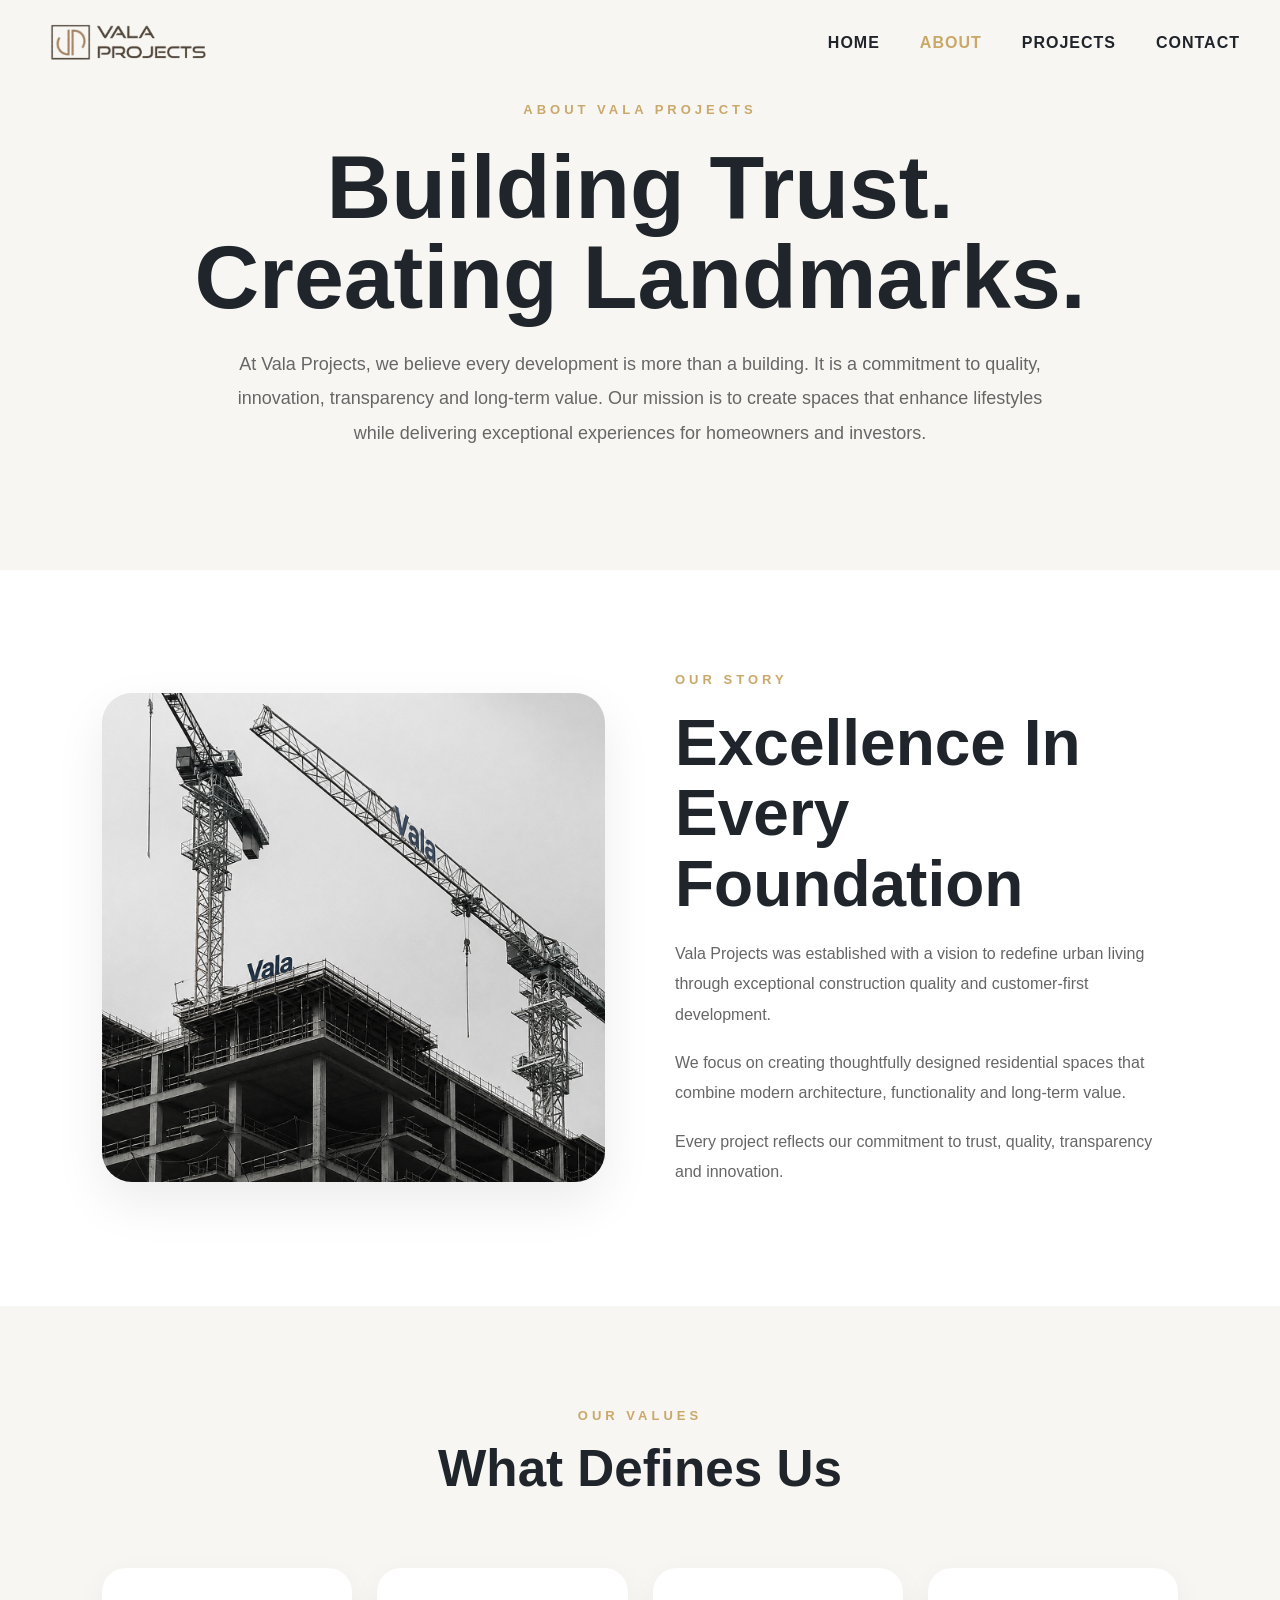
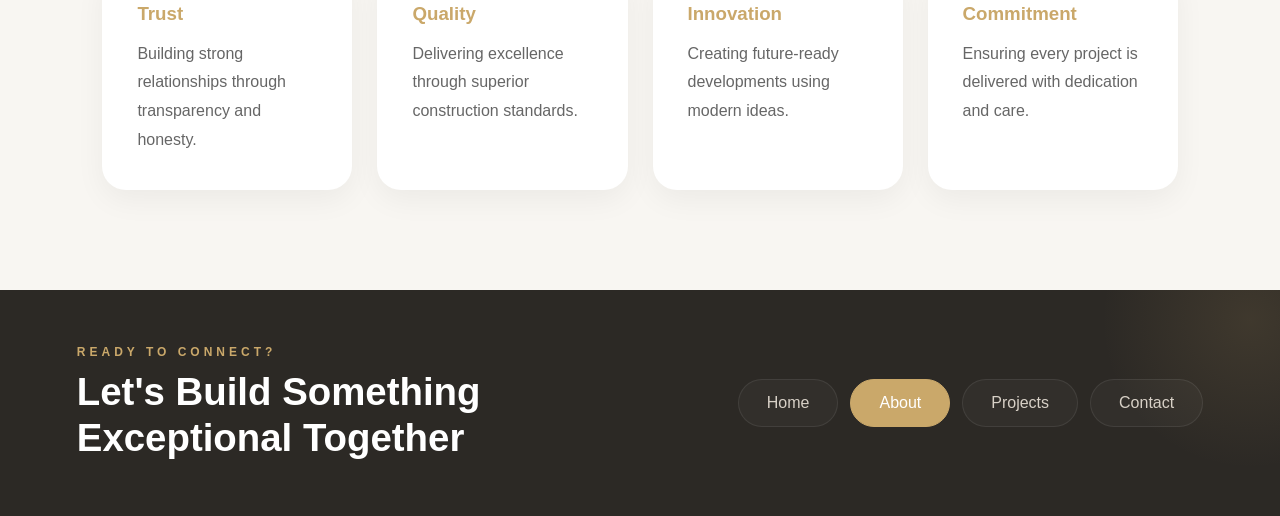
==== about.html @ 54e49d67 "Updated about page" ====
<!DOCTYPE html>
<html lang="en">
<head>
<meta charset="UTF-8">
<meta name="viewport" content="width=device-width, initial-scale=1.0">

<title>About</title>
<style>

/* =========================
   RESET
========================= */
*{
    margin:0;
    padding:0;
    box-sizing:border-box;
}

body{
    font-family:Arial, sans-serif;
    overflow-x:hidden;
}

/* =====================================
   NAVBAR
===================================== */
#navbar{
    position:fixed;
    top:15px;
    left:20px;
    right:20px;

    height:55px;

    display:flex;
    justify-content:space-between;
    align-items:center;

    padding:0 20px;

    z-index:9999;
}

/* =====================================
   GLASS BACKGROUND LAYER
   Hidden initially
===================================== */
#navbar::before{
    content:"";

    position:absolute;
    inset:0;

    border-radius:22px;

    background:rgba(255,255,255,0.15);

    backdrop-filter:blur(20px);
    -webkit-backdrop-filter:blur(20px);

    border:1px solid rgba(255,255,255,0.25);

    box-shadow:0 8px 32px rgba(0,0,0,0.12);

    opacity:0;

    transition:opacity 0.5s ease;

    z-index:-1;
}

/* Show glass effect on scroll */
#navbar.scrolled::before{
    opacity:1;
}

/* =====================================
   LOGO
===================================== */
.logo{
    text-decoration:none;
}

.logo img{
    width:180px;
    display:block;
    border:none;

    transition: transform 0.4s ease;
}

.logo:hover img{
    transform: scale(1.1);
}

/* =====================================
   MENU
===================================== */
nav ul{
    display:flex;
    list-style:none;
    gap:40px;
}

nav ul li a{
    text-decoration:none;
    color:#1f252b;
    font-size:16px;
    font-weight:700;
    letter-spacing:1px;
    transition:.3s;
}

nav ul li a:hover{
    color:#caa86a;
}

nav ul li a.active{

    color:#caa86a;

}

nav ul li a.active{

    color:#caa86a;

}
/* =====================================
   HERO SECTION
===================================== */
.hero{
    height:100vh;

    display:flex;
    justify-content:center;
    align-items:center;

    font-size:50px;
    font-weight:bold;

    background:linear-gradient(
        135deg,
        #dbeafe,
        #ffffff
    );
}

/* =====================================
   CONTENT
===================================== */
.content{
    min-height:150vh;
    padding:60px;
    background:#f5f5f5;
}

.content h2{
    margin-bottom:20px;
}

/* =====================================
   MOBILE
===================================== */
@media(max-width:768px){

    #navbar{
        left:10px;
        right:10px;
        height:60px;
        padding:0 15px;
    }

    .logo img{
        width:120px;
    }

    nav ul{
        gap:12px;
    }

    nav ul li a{
        font-size:12px;
    }
}

*{
    margin:0;
    padding:0;
    box-sizing:border-box;
}

html{
    scroll-behavior:smooth;
}

body{
    font-family:'Manrope',sans-serif;
    background:#f8f6f2;
    color:#1f252b;
    overflow-x:hidden;
}

/* =========================
   HERO
========================= */

.about-hero{
    padding:100px 8% 120px;
    text-align:center;
}

.about-tag{
    color:#caa86a;
    letter-spacing:4px;
    font-size:13px;
    font-weight:700;
}

.about-hero h1{
    font-size:clamp(3rem,7vw,6rem);
    line-height:1;
    margin:25px 0;
}

.about-hero p{
    max-width:850px;
    margin:auto;
    color:#666;
    line-height:1.9;
    font-size:18px;
}

/* =========================
   STORY SECTION
========================= */

.story{
    padding:100px 8%;
    background:#fff;
}

.story-grid{
    max-width:1300px;
    margin:auto;

    display:grid;
    grid-template-columns:1fr 1fr;
    gap:70px;
    align-items:center;
}

.story-image{
    overflow:hidden;
    border-radius:30px;
    box-shadow:0 20px 50px rgba(0,0,0,.08);
}

.story-image img{
    width:100%;
    height:100%;
    object-fit:cover;
    object-position:center center;
    display:block;
    transition:.8s;
}

.story-image:hover img{
    transform:scale(1.05);
}

.story-content span{
    color:#caa86a;
    letter-spacing:4px;
    font-size:13px;
    font-weight:700;
}

.story-content h2{
    font-size:clamp(2rem,5vw,4rem);
    margin:20px 0;
    line-height:1.1;
}

.story-content p{
    color:#666;
    line-height:1.9;
    margin-bottom:18px;
}

/* =========================
   VALUES
========================= */

.values{
    padding:100px 8%;
}

.section-title{
    text-align:center;
    margin-bottom:70px;
}

.section-title span{
    color:#caa86a;
    letter-spacing:4px;
    font-size:13px;
    font-weight:700;
}

.section-title h2{
    font-size:clamp(2rem,4vw,4rem);
    margin-top:15px;
}

.values-grid{
    display:grid;
    grid-template-columns:repeat(4,1fr);
    gap:25px;
}

.value-card{
    background:#fff;
    padding:35px;
    border-radius:24px;

    box-shadow:0 10px 30px rgba(0,0,0,.05);

    transition:.4s;
}

.value-card:hover{
    transform:translateY(-8px);
}

.value-card h3{
    color:#caa86a;
    margin-bottom:15px;
}

.value-card p{
    color:#666;
    line-height:1.8;
}

/* =========================
   CTA FOOTER
========================= */

.footer-cta{
    background:#2c2925;
    padding:55px 6%;
    position:relative;
    overflow:hidden;
}

.footer-cta::before{
    content:'';
    position:absolute;

    width:300px;
    height:300px;

    border-radius:50%;

    background:
    radial-gradient(
        rgba(202,168,106,.12),
        transparent 70%
    );

    right:-120px;
    top:-120px;
}

.footer-cta-content{
    max-width:1400px;
    margin:auto;

    display:flex;
    justify-content:space-between;
    align-items:center;
    gap:40px;

    position:relative;
    z-index:2;
}

.footer-left span{
    display:block;
    color:#caa86a;
    letter-spacing:4px;
    font-size:12px;
    font-weight:700;
    margin-bottom:10px;
}

.footer-left h2{
    color:#fff;
    font-size:clamp(1.8rem,3vw,2.8rem);
    line-height:1.2;
}

.footer-right{
    display:flex;
    gap:12px;
    flex-wrap:wrap;
}

.nav-btn{
    padding:14px 28px;
    border-radius:50px;
    text-decoration:none;

    color:#d8d1c7;

    border:1px solid rgba(255,255,255,.08);

    background:rgba(255,255,255,.03);

    transition:.35s ease;
}

.nav-btn:hover{
    background:#caa86a;
    color:#fff;
    border-color:#caa86a;
}

.nav-btn.active{
    background:#caa86a;
    color:#fff;
    border-color:#caa86a;
}

/* =========================
   MOBILE
========================= */

@media(max-width:991px){

    .story-grid{
        grid-template-columns:1fr;
    }

    .values-grid{
        grid-template-columns:1fr;
    }

    .footer-cta-content{
        flex-direction:column;
        align-items:flex-start;
    }
}

</style>
</head>

<body>
<header id="navbar">

    <a href="#" class="logo">
        <img src="logo.png" alt="Logo">
    </a>

    <nav>
        <ul>
            <li><a href="index.html">HOME</a></li>
            <li><a href="about.html" class="active">ABOUT</a></li>
            <li><a href="project.html" >PROJECTS</a></li>
            <li><a href="contact.html">CONTACT</a></li>
        </ul>
    </nav>

</header>

<!-- HERO -->

<section class="about-hero">

    <span class="about-tag">
        ABOUT VALA PROJECTS
    </span>
    <h1>

        Building Trust.<br>
        Creating Landmarks.
    </h1>

    <p>
        At Vala Projects, we believe every development is more than a building.
        It is a commitment to quality, innovation, transparency and long-term
        value. Our mission is to create spaces that enhance lifestyles while
        delivering exceptional experiences for homeowners and investors.
    </p>

</section>

<!-- STORY -->

<section class="story">

    <div class="story-grid">

        <div class="story-image">
            <img src="build.png" alt="Project Image">
        </div>

        <div class="story-content">

            <span>OUR STORY</span>

            <h2>
                Excellence In Every Foundation
            </h2>

            <p>
                Vala Projects was established with a vision to redefine urban
                living through exceptional construction quality and customer-first
                development.
            </p>

            <p>
                We focus on creating thoughtfully designed residential spaces that
                combine modern architecture, functionality and long-term value.
            </p>

            <p>
                Every project reflects our commitment to trust, quality,
                transparency and innovation.
            </p>

        </div>

    </div>

</section>

<!-- VALUES -->

<section class="values">

    <div class="section-title">

        <span>OUR VALUES</span>

        <h2>What Defines Us</h2>

    </div>

    <div class="values-grid">

        <div class="value-card">
            <h3>Trust</h3>
            <p>
                Building strong relationships through transparency and honesty.
            </p>
        </div>

        <div class="value-card">
            <h3>Quality</h3>
            <p>
                Delivering excellence through superior construction standards.
            </p>
        </div>

        <div class="value-card">
            <h3>Innovation</h3>
            <p>
                Creating future-ready developments using modern ideas.
            </p>
        </div>

        <div class="value-card">
            <h3>Commitment</h3>
            <p>
                Ensuring every project is delivered with dedication and care.
            </p>
        </div>

    </div>

</section>

<!-- FOOTER CTA -->

<section class="footer-cta">

    <div class="footer-cta-content">

        <div class="footer-left">

            <span>READY TO CONNECT?</span>

            <h2>
                Let's Build Something<br>
                Exceptional Together
            </h2>

        </div>

        <div class="footer-right">

            <a href="index.html" class="nav-btn">
                Home
            </a>

            <a href="about.html" class="nav-btn active">
                About
            </a>

            <a href="project.html" class="nav-btn">
                Projects
            </a>

            <a href="contact.html" class="nav-btn">
                Contact
            </a>

        </div>

    </div>

</section>
</section>

<!-- ==========================
     JAVASCRIPT
========================== -->
<script>

const navbar = document.getElementById("navbar");

window.addEventListener("scroll", function(){

    if(window.scrollY > 0){
        navbar.classList.add("scrolled");
    }else{
        navbar.classList.remove("scrolled");
    }

});

</script>
</body>
</html>
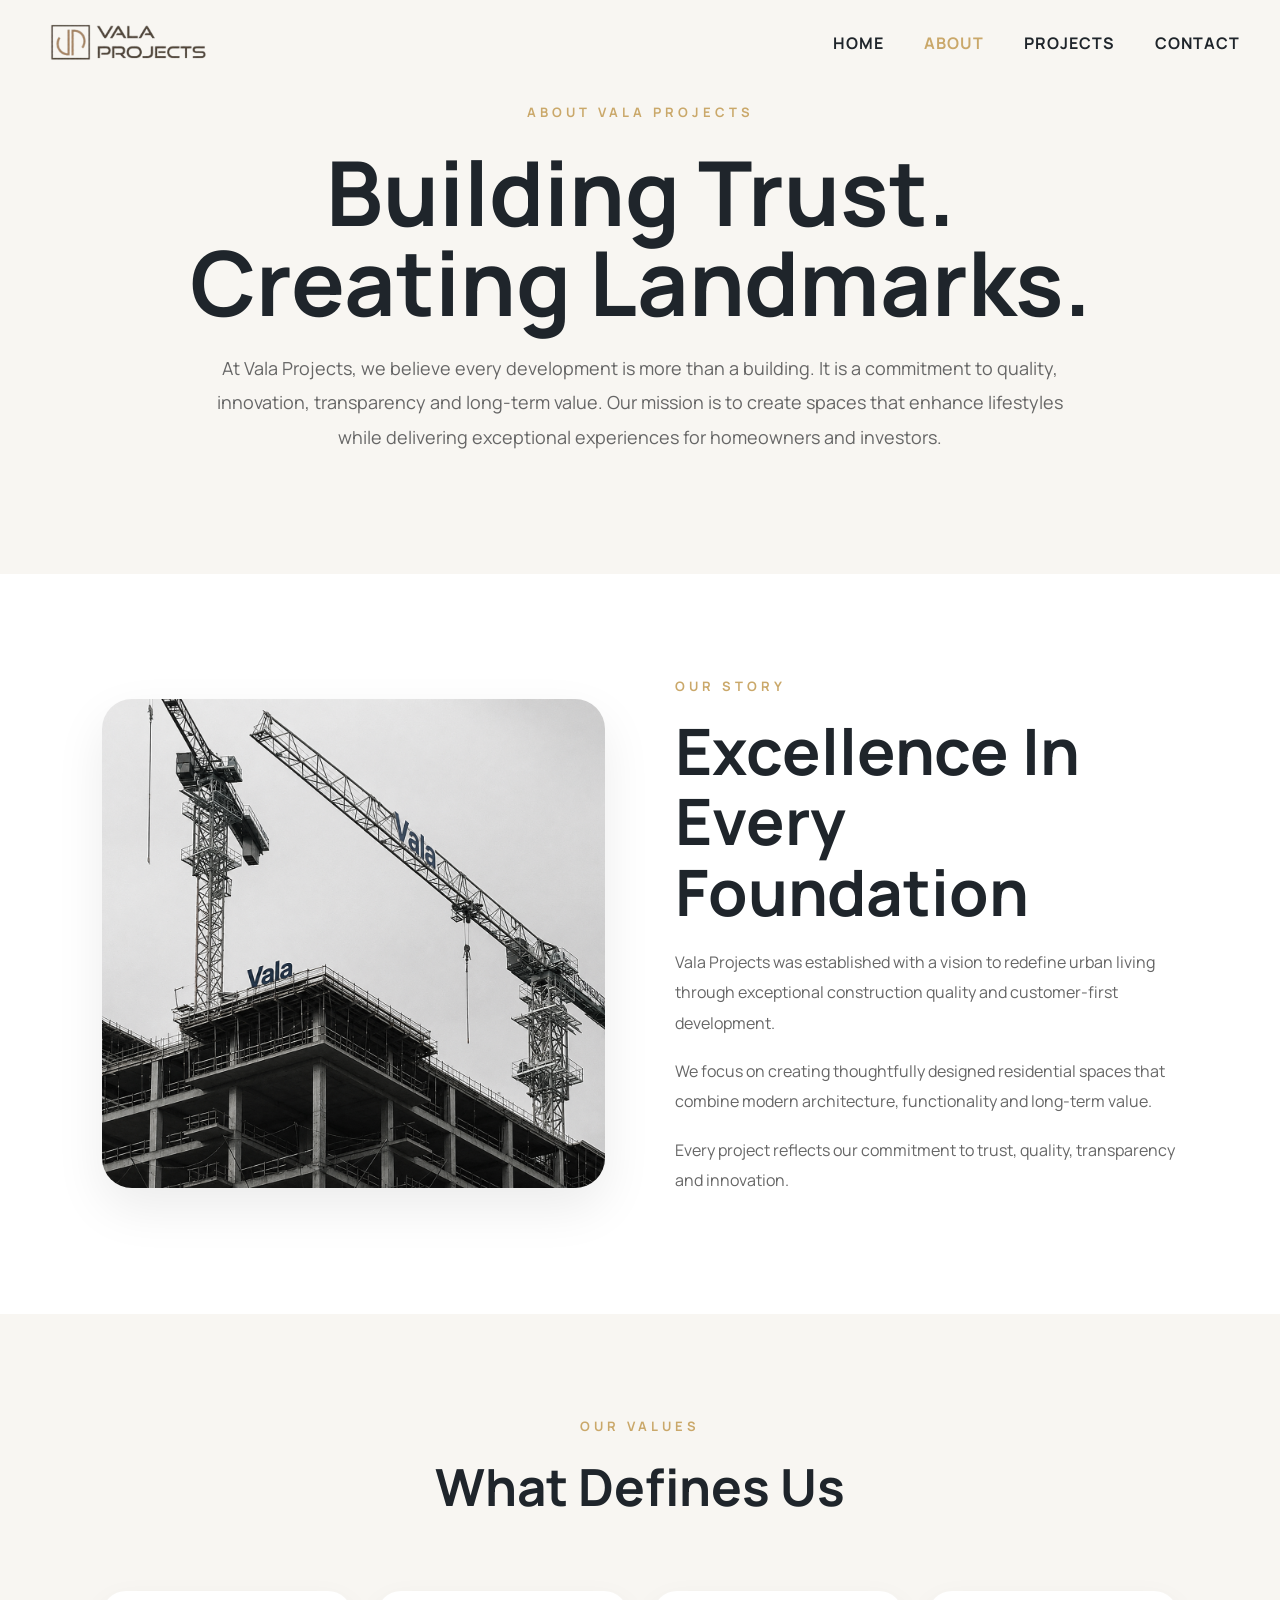
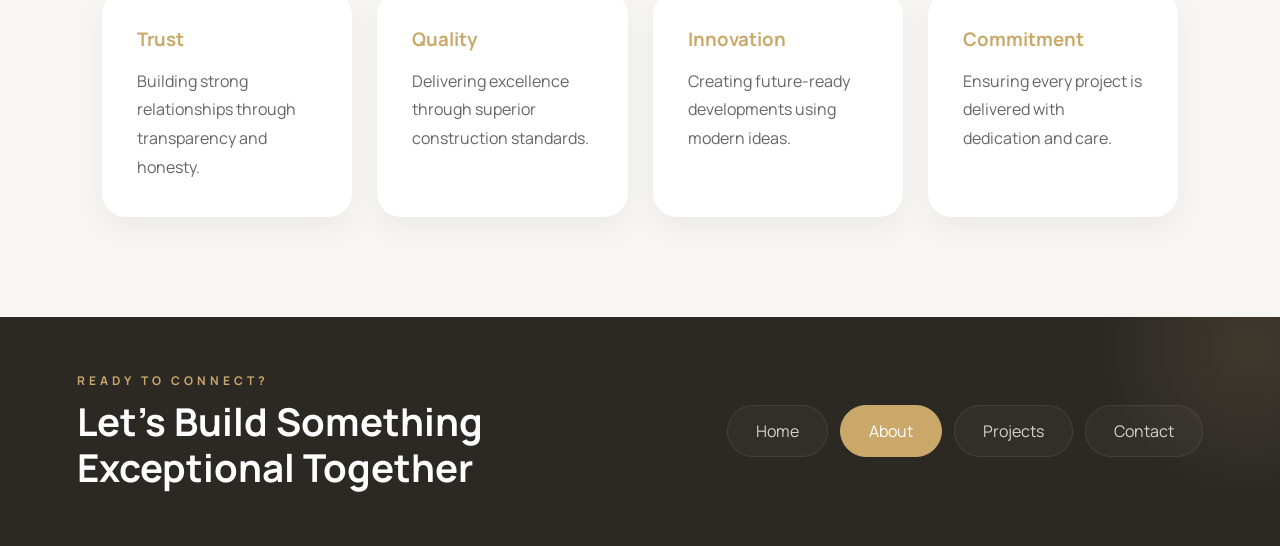
==== commit 9e3895ab: "Fix font issue" ====
--- a/about.html
+++ b/about.html
@@ -3,7 +3,7 @@
 <head>
 <meta charset="UTF-8">
 <meta name="viewport" content="width=device-width, initial-scale=1.0">
-
+<link href="https://fonts.googleapis.com/css2?family=Manrope:wght@300;400;500;600;700;800&display=swap" rel="stylesheet">
 <title>About</title>
 <style>
 
@@ -14,11 +14,6 @@
     margin:0;
     padding:0;
     box-sizing:border-box;
-}
-
-body{
-    font-family:Arial, sans-serif;
-    overflow-x:hidden;
 }
 
 /* =====================================
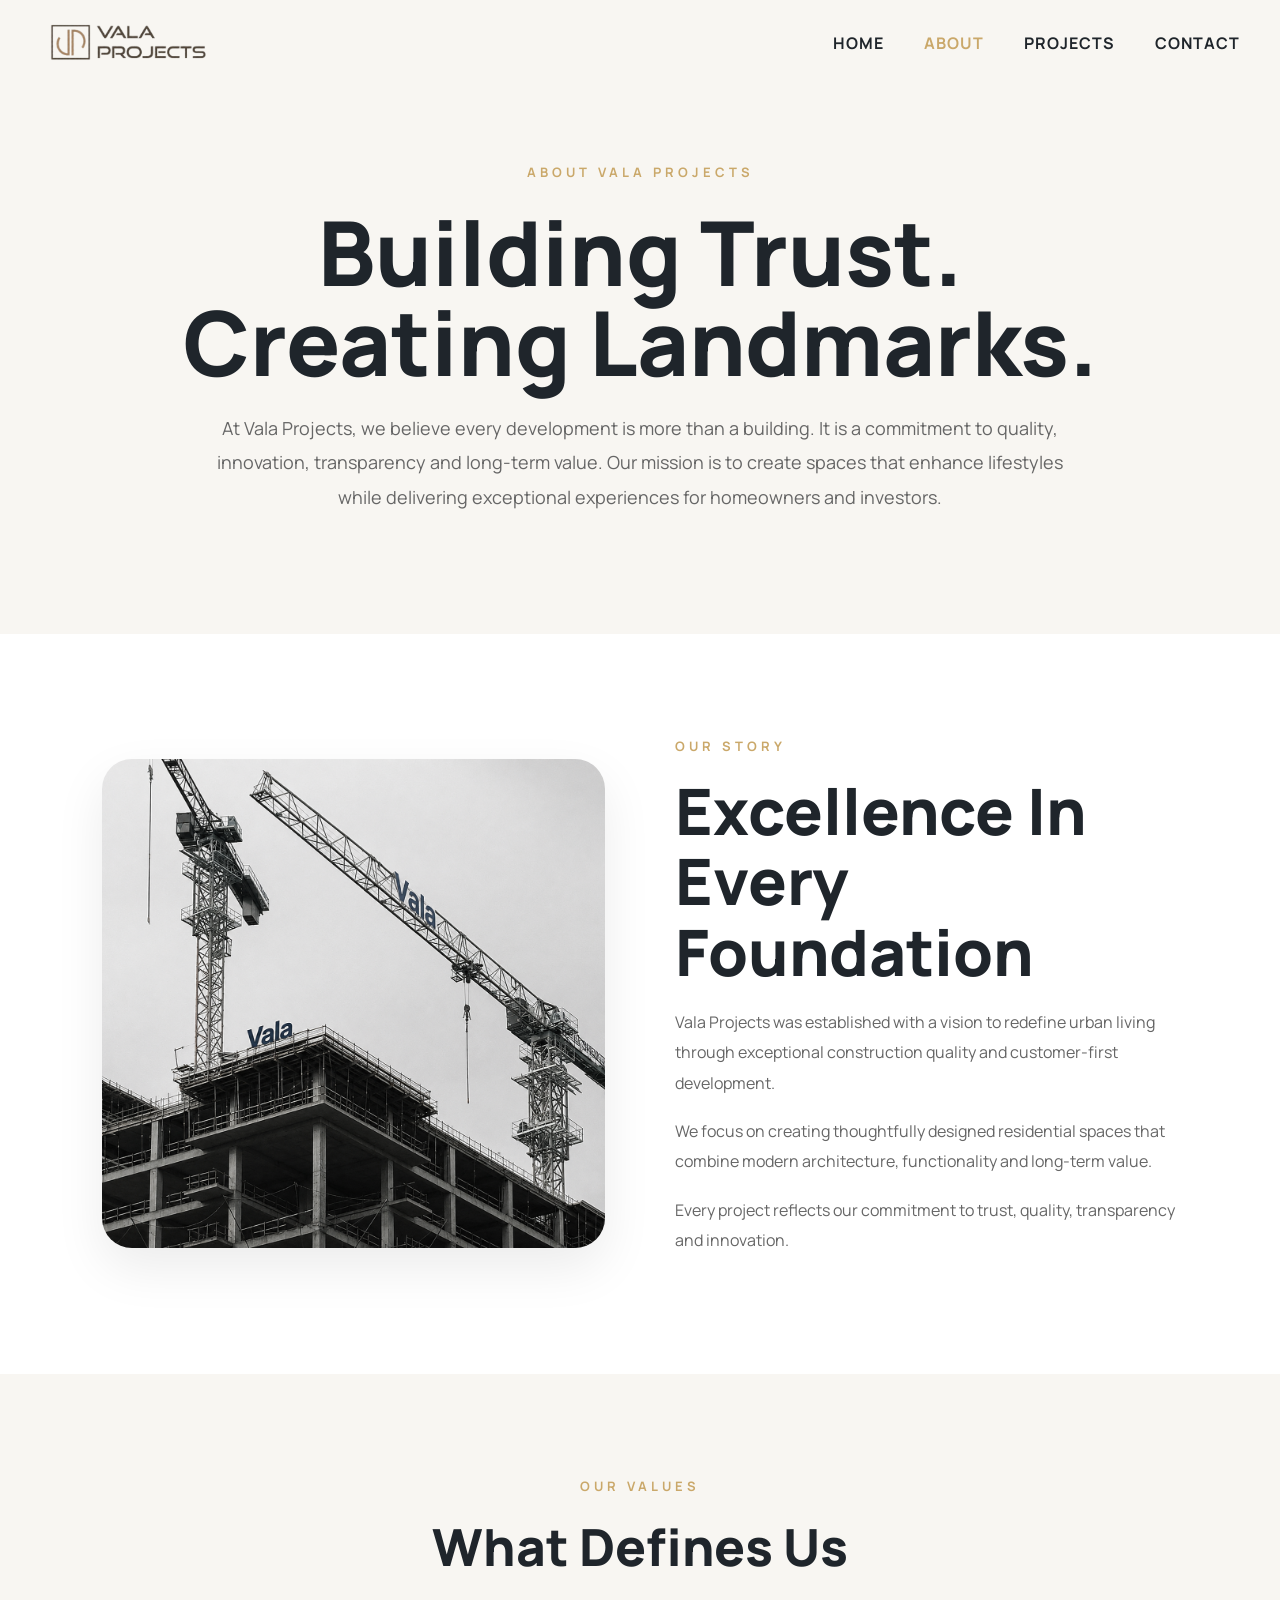
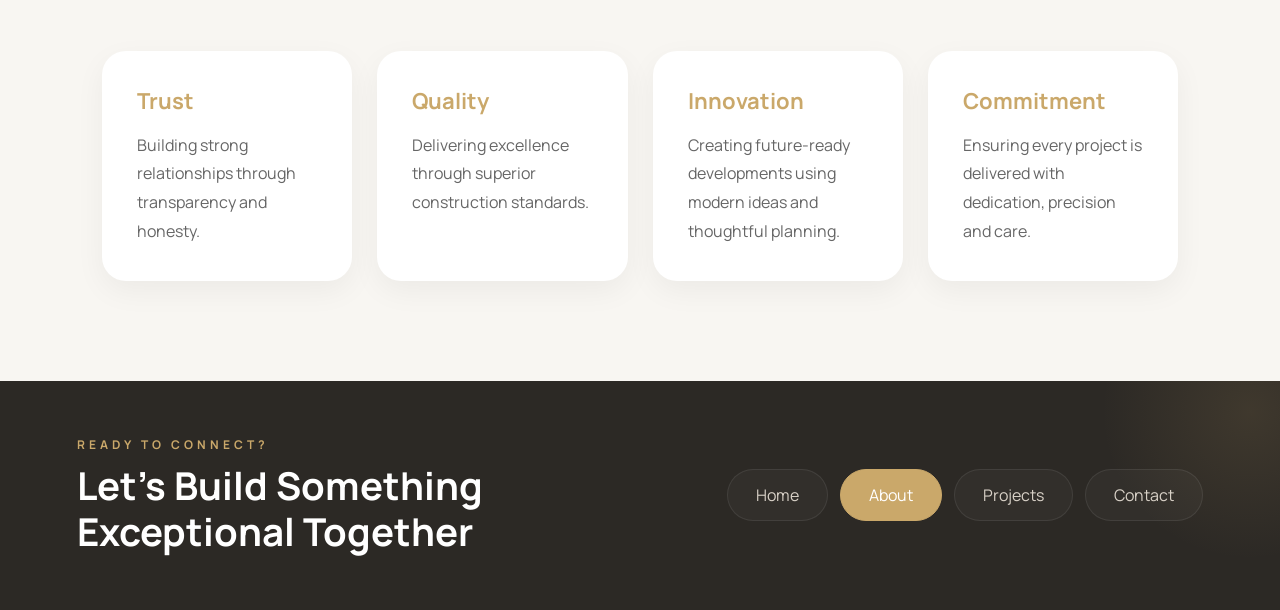
==== commit 6cf701c4: "3rd" ====
--- a/about.html
+++ b/about.html
@@ -3,75 +3,70 @@
 <head>
 <meta charset="UTF-8">
 <meta name="viewport" content="width=device-width, initial-scale=1.0">
+
+<title>About | Vala Projects</title>
+
 <link href="https://fonts.googleapis.com/css2?family=Manrope:wght@300;400;500;600;700;800&display=swap" rel="stylesheet">
-<title>About</title>
+
 <style>
 
 /* =========================
    RESET
 ========================= */
+
 *{
     margin:0;
     padding:0;
     box-sizing:border-box;
 }
 
-/* =====================================
+html{
+    scroll-behavior:smooth;
+}
+
+body{
+    font-family:'Manrope',sans-serif;
+    background:#f8f6f2;
+    color:#1f252b;
+    overflow-x:hidden;
+}
+
+/* =========================
    NAVBAR
-===================================== */
+========================= */
+
 #navbar{
     position:fixed;
     top:15px;
     left:20px;
     right:20px;
-
     height:55px;
-
     display:flex;
     justify-content:space-between;
     align-items:center;
-
     padding:0 20px;
-
     z-index:9999;
 }
 
-/* =====================================
-   GLASS BACKGROUND LAYER
-   Hidden initially
-===================================== */
 #navbar::before{
     content:"";
-
     position:absolute;
     inset:0;
-
     border-radius:22px;
-
     background:rgba(255,255,255,0.15);
-
     backdrop-filter:blur(20px);
     -webkit-backdrop-filter:blur(20px);
-
     border:1px solid rgba(255,255,255,0.25);
-
     box-shadow:0 8px 32px rgba(0,0,0,0.12);
-
     opacity:0;
-
-    transition:opacity 0.5s ease;
-
+    transition:opacity .5s ease;
     z-index:-1;
 }
 
-/* Show glass effect on scroll */
 #navbar.scrolled::before{
     opacity:1;
 }
 
-/* =====================================
-   LOGO
-===================================== */
 .logo{
     text-decoration:none;
 }
@@ -80,17 +75,13 @@
     width:180px;
     display:block;
     border:none;
-
-    transition: transform 0.4s ease;
+    transition:transform .4s ease;
 }
 
 .logo:hover img{
-    transform: scale(1.1);
-}
-
-/* =====================================
-   MENU
-===================================== */
+    transform:scale(1.08);
+}
+
 nav ul{
     display:flex;
     list-style:none;
@@ -111,97 +102,15 @@
 }
 
 nav ul li a.active{
-
-    color:#caa86a;
-
-}
-
-nav ul li a.active{
-
-    color:#caa86a;
-
-}
-/* =====================================
-   HERO SECTION
-===================================== */
-.hero{
-    height:100vh;
-
-    display:flex;
-    justify-content:center;
-    align-items:center;
-
-    font-size:50px;
-    font-weight:bold;
-
-    background:linear-gradient(
-        135deg,
-        #dbeafe,
-        #ffffff
-    );
-}
-
-/* =====================================
-   CONTENT
-===================================== */
-.content{
-    min-height:150vh;
-    padding:60px;
-    background:#f5f5f5;
-}
-
-.content h2{
-    margin-bottom:20px;
-}
-
-/* =====================================
-   MOBILE
-===================================== */
-@media(max-width:768px){
-
-    #navbar{
-        left:10px;
-        right:10px;
-        height:60px;
-        padding:0 15px;
-    }
-
-    .logo img{
-        width:120px;
-    }
-
-    nav ul{
-        gap:12px;
-    }
-
-    nav ul li a{
-        font-size:12px;
-    }
-}
-
-*{
-    margin:0;
-    padding:0;
-    box-sizing:border-box;
-}
-
-html{
-    scroll-behavior:smooth;
-}
-
-body{
-    font-family:'Manrope',sans-serif;
-    background:#f8f6f2;
-    color:#1f252b;
-    overflow-x:hidden;
-}
-
-/* =========================
-   HERO
+    color:#caa86a;
+}
+
+/* =========================
+   ABOUT HERO
 ========================= */
 
 .about-hero{
-    padding:100px 8% 120px;
+    padding:160px 8% 120px;
     text-align:center;
 }
 
@@ -216,6 +125,7 @@
     font-size:clamp(3rem,7vw,6rem);
     line-height:1;
     margin:25px 0;
+    font-weight:800;
 }
 
 .about-hero p{
@@ -238,7 +148,6 @@
 .story-grid{
     max-width:1300px;
     margin:auto;
-
     display:grid;
     grid-template-columns:1fr 1fr;
     gap:70px;
@@ -255,7 +164,6 @@
     width:100%;
     height:100%;
     object-fit:cover;
-    object-position:center center;
     display:block;
     transition:.8s;
 }
@@ -275,12 +183,14 @@
     font-size:clamp(2rem,5vw,4rem);
     margin:20px 0;
     line-height:1.1;
+    font-weight:800;
 }
 
 .story-content p{
     color:#666;
     line-height:1.9;
     margin-bottom:18px;
+    font-size:16px;
 }
 
 /* =========================
@@ -306,6 +216,7 @@
 .section-title h2{
     font-size:clamp(2rem,4vw,4rem);
     margin-top:15px;
+    font-weight:800;
 }
 
 .values-grid{
@@ -318,9 +229,7 @@
     background:#fff;
     padding:35px;
     border-radius:24px;
-
     box-shadow:0 10px 30px rgba(0,0,0,.05);
-
     transition:.4s;
 }
 
@@ -331,15 +240,15 @@
 .value-card h3{
     color:#caa86a;
     margin-bottom:15px;
+    font-size:22px;
 }
 
 .value-card p{
     color:#666;
     line-height:1.8;
 }
-
-/* =========================
-   CTA FOOTER
+/* =========================
+   FOOTER CTA
 ========================= */
 
 .footer-cta{
@@ -352,18 +261,14 @@
 .footer-cta::before{
     content:'';
     position:absolute;
-
     width:300px;
     height:300px;
-
     border-radius:50%;
-
     background:
     radial-gradient(
         rgba(202,168,106,.12),
         transparent 70%
     );
-
     right:-120px;
     top:-120px;
 }
@@ -371,12 +276,10 @@
 .footer-cta-content{
     max-width:1400px;
     margin:auto;
-
     display:flex;
     justify-content:space-between;
     align-items:center;
     gap:40px;
-
     position:relative;
     z-index:2;
 }
@@ -394,6 +297,7 @@
     color:#fff;
     font-size:clamp(1.8rem,3vw,2.8rem);
     line-height:1.2;
+    font-weight:700;
 }
 
 .footer-right{
@@ -406,13 +310,9 @@
     padding:14px 28px;
     border-radius:50px;
     text-decoration:none;
-
     color:#d8d1c7;
-
     border:1px solid rgba(255,255,255,.08);
-
     background:rgba(255,255,255,.03);
-
     transition:.35s ease;
 }
 
@@ -448,36 +348,59 @@
     }
 }
 
+@media(max-width:768px){
+
+    #navbar{
+        left:10px;
+        right:10px;
+        height:60px;
+        padding:0 15px;
+    }
+
+    .logo img{
+        width:120px;
+    }
+
+    nav ul{
+        gap:12px;
+    }
+
+    nav ul li a{
+        font-size:12px;
+    }
+}
+
 </style>
 </head>
 
 <body>
+
 <header id="navbar">
 
-    <a href="#" class="logo">
-        <img src="logo.png" alt="Logo">
+    <a href="index.html" class="logo">
+        <img src="logo.png" alt="Vala Projects Logo">
     </a>
 
     <nav>
         <ul>
             <li><a href="index.html">HOME</a></li>
             <li><a href="about.html" class="active">ABOUT</a></li>
-            <li><a href="project.html" >PROJECTS</a></li>
+            <li><a href="project.html">PROJECTS</a></li>
             <li><a href="contact.html">CONTACT</a></li>
         </ul>
     </nav>
 
 </header>
 
-<!-- HERO -->
+<!-- ABOUT HERO -->
 
 <section class="about-hero">
 
     <span class="about-tag">
         ABOUT VALA PROJECTS
     </span>
+
     <h1>
-
         Building Trust.<br>
         Creating Landmarks.
     </h1>
@@ -498,7 +421,7 @@
     <div class="story-grid">
 
         <div class="story-image">
-            <img src="build.png" alt="Project Image">
+            <img src="build.png" alt="Construction Site">
         </div>
 
         <div class="story-content">
@@ -511,13 +434,14 @@
 
             <p>
                 Vala Projects was established with a vision to redefine urban
-                living through exceptional construction quality and customer-first
-                development.
-            </p>
-
-            <p>
-                We focus on creating thoughtfully designed residential spaces that
-                combine modern architecture, functionality and long-term value.
+                living through exceptional construction quality and
+                customer-first development.
+            </p>
+
+            <p>
+                We focus on creating thoughtfully designed residential spaces
+                that combine modern architecture, functionality and long-term
+                value.
             </p>
 
             <p>
@@ -558,18 +482,19 @@
                 Delivering excellence through superior construction standards.
             </p>
         </div>
-
-        <div class="value-card">
+                <div class="value-card">
             <h3>Innovation</h3>
             <p>
-                Creating future-ready developments using modern ideas.
+                Creating future-ready developments using modern ideas and
+                thoughtful planning.
             </p>
         </div>
 
         <div class="value-card">
             <h3>Commitment</h3>
             <p>
-                Ensuring every project is delivered with dedication and care.
+                Ensuring every project is delivered with dedication, precision
+                and care.
             </p>
         </div>
 
@@ -617,11 +542,9 @@
     </div>
 
 </section>
-</section>
-
-<!-- ==========================
-     JAVASCRIPT
-========================== -->
+
+<!-- JAVASCRIPT -->
+
 <script>
 
 const navbar = document.getElementById("navbar");
@@ -637,5 +560,6 @@
 });
 
 </script>
+
 </body>
 </html>
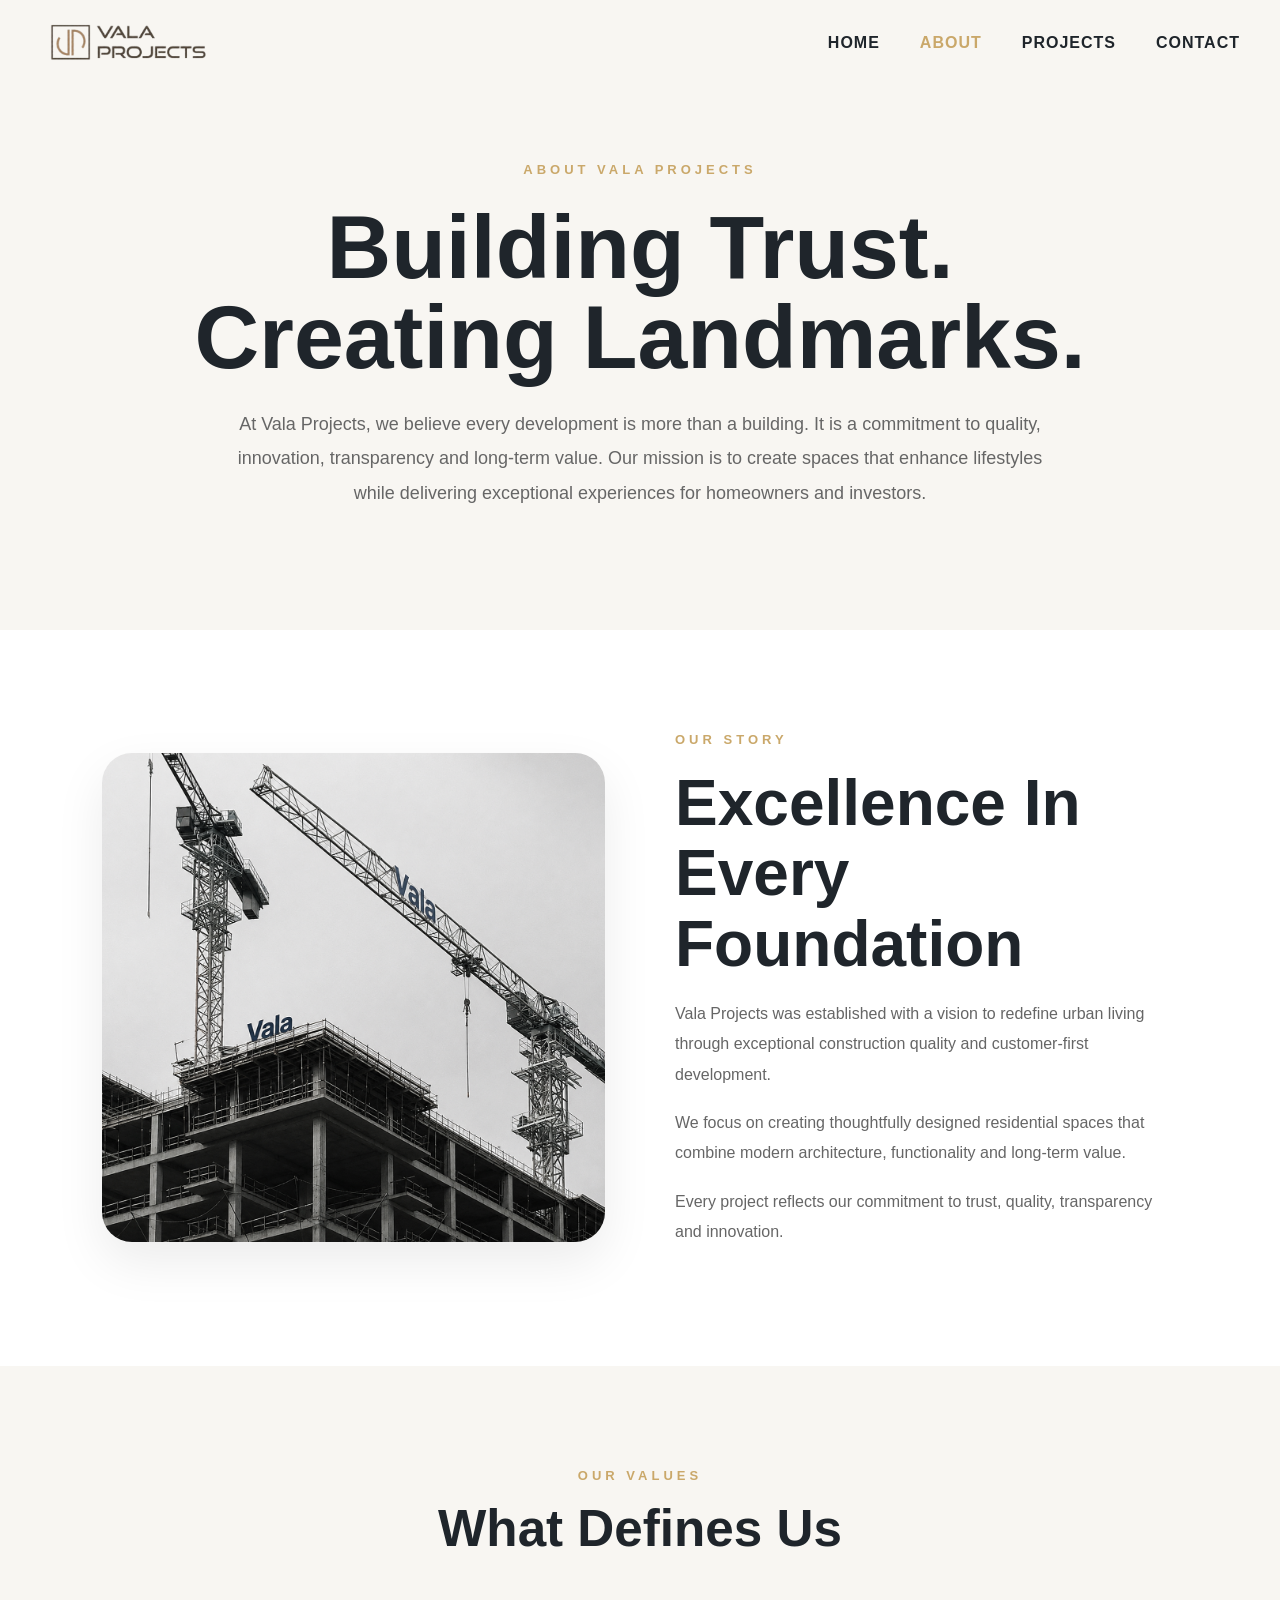
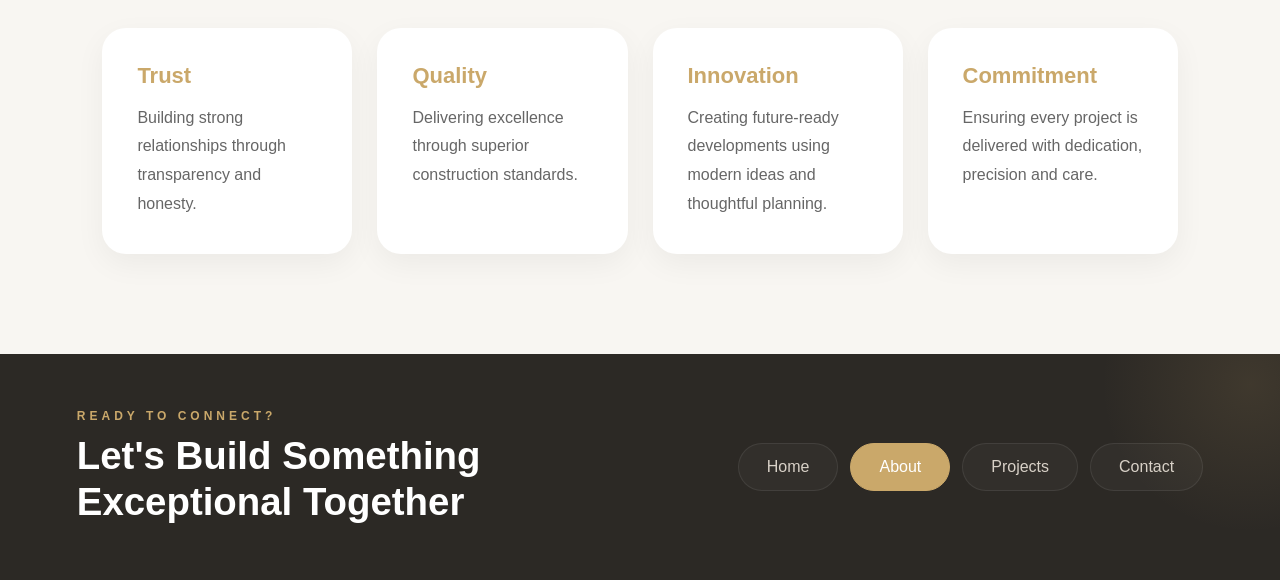
==== commit 15769ab6: "3rd" ====
--- a/about.html
+++ b/about.html
@@ -6,8 +6,6 @@
 
 <title>About | Vala Projects</title>
 
-<link href="https://fonts.googleapis.com/css2?family=Manrope:wght@300;400;500;600;700;800&display=swap" rel="stylesheet">
-
 <style>
 
 /* =========================
@@ -25,7 +23,7 @@
 }
 
 body{
-    font-family:'Manrope',sans-serif;
+    font-family:-apple-system,BlinkMacSystemFont,"Segoe UI",Roboto,Arial,sans-serif;
     background:#f8f6f2;
     color:#1f252b;
     overflow-x:hidden;
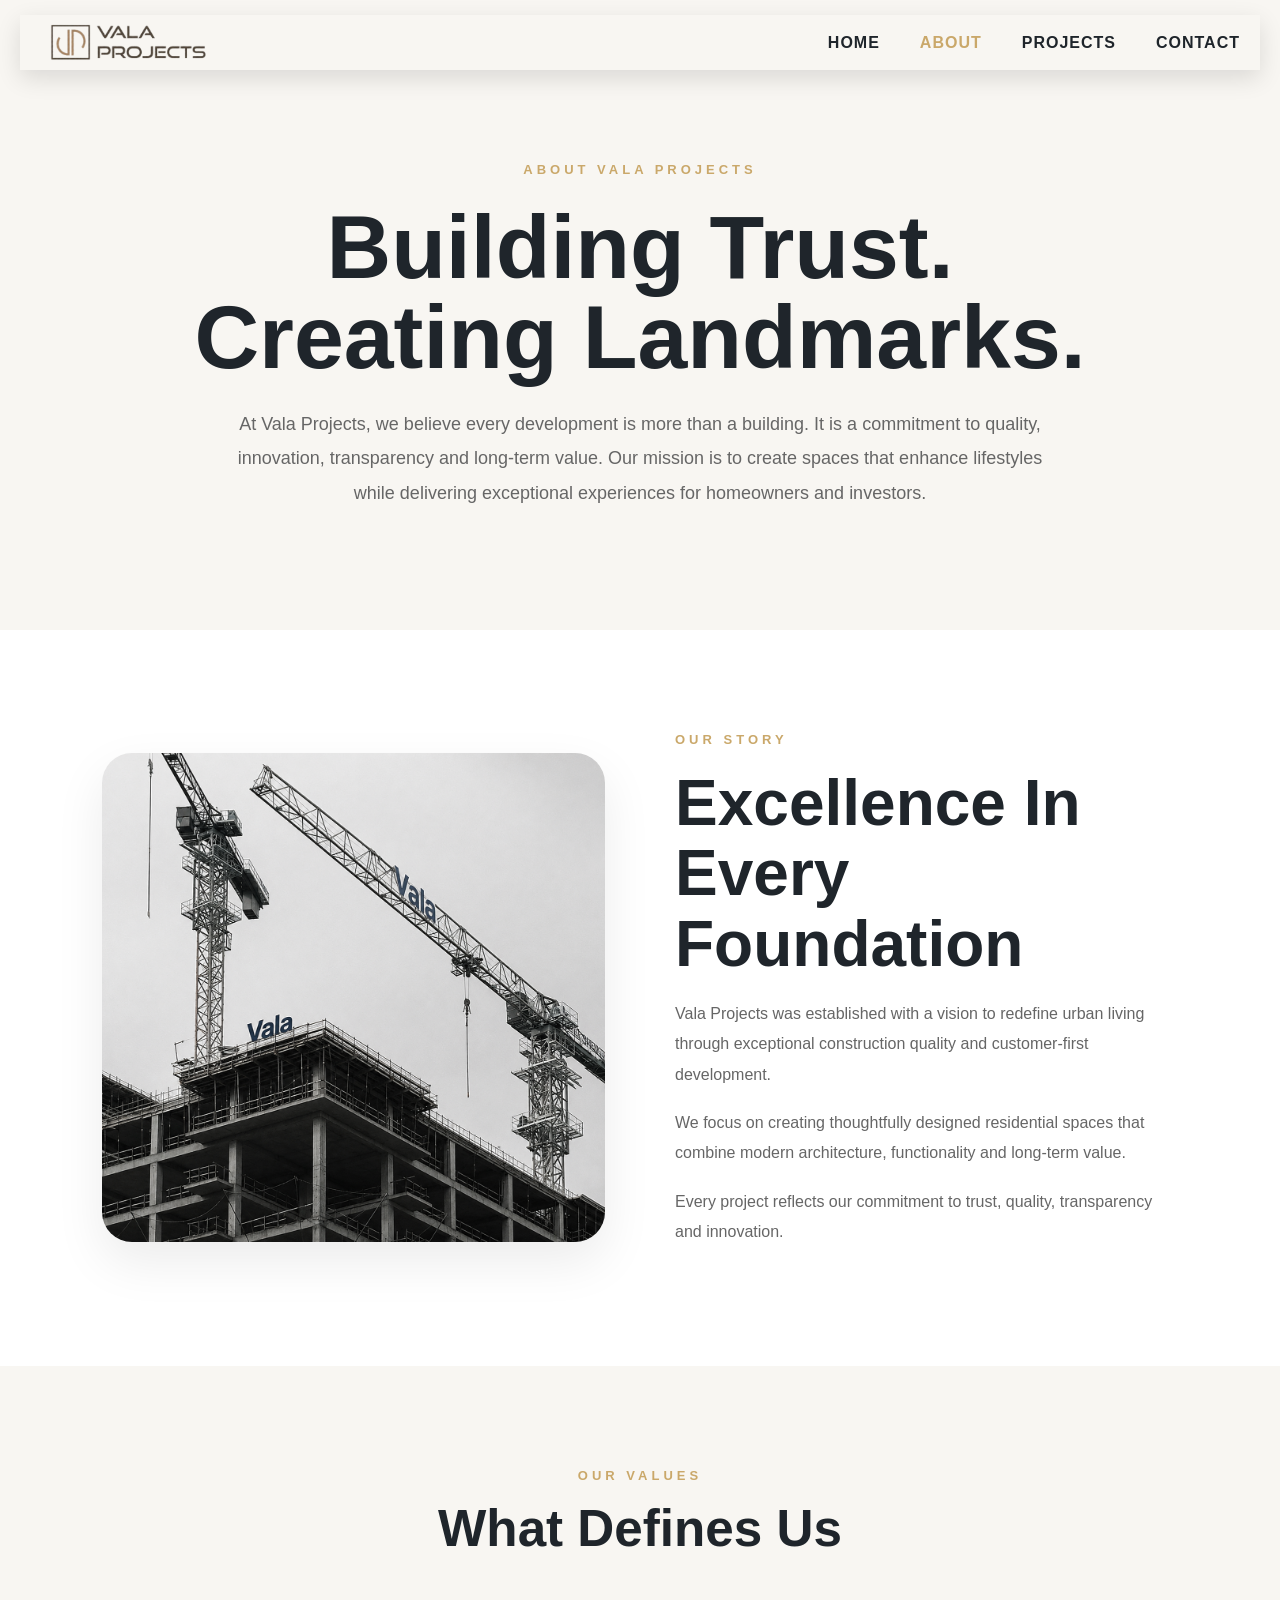
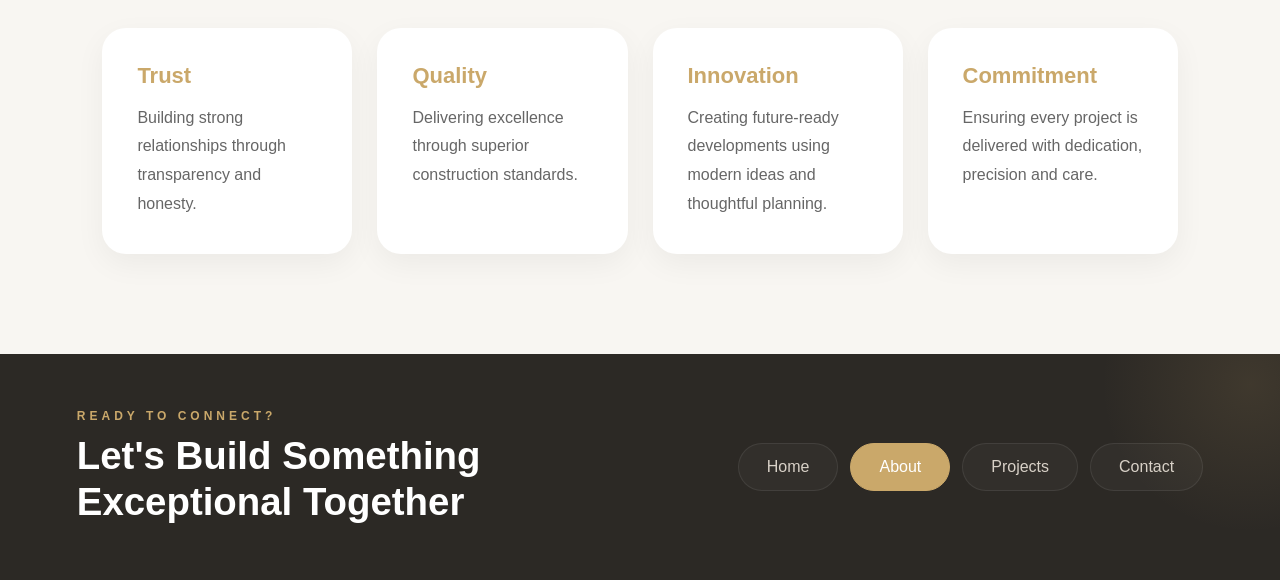
==== commit c224e868: "mobile nevigation" ====
--- a/about.html
+++ b/about.html
@@ -1,563 +1,882 @@
 <!DOCTYPE html>
 <html lang="en">
+
 <head>
-<meta charset="UTF-8">
-<meta name="viewport" content="width=device-width, initial-scale=1.0">
-
-<title>About | Vala Projects</title>
-
-<style>
-
-/* =========================
-   RESET
-========================= */
-
-*{
-    margin:0;
-    padding:0;
-    box-sizing:border-box;
-}
-
-html{
-    scroll-behavior:smooth;
-}
-
-body{
-    font-family:-apple-system,BlinkMacSystemFont,"Segoe UI",Roboto,Arial,sans-serif;
-    background:#f8f6f2;
-    color:#1f252b;
-    overflow-x:hidden;
-}
-
-/* =========================
-   NAVBAR
-========================= */
-
-#navbar{
-    position:fixed;
-    top:15px;
-    left:20px;
-    right:20px;
-    height:55px;
-    display:flex;
-    justify-content:space-between;
-    align-items:center;
-    padding:0 20px;
-    z-index:9999;
-}
-
-#navbar::before{
-    content:"";
-    position:absolute;
-    inset:0;
-    border-radius:22px;
-    background:rgba(255,255,255,0.15);
-    backdrop-filter:blur(20px);
-    -webkit-backdrop-filter:blur(20px);
-    border:1px solid rgba(255,255,255,0.25);
-    box-shadow:0 8px 32px rgba(0,0,0,0.12);
-    opacity:0;
-    transition:opacity .5s ease;
-    z-index:-1;
-}
-
-#navbar.scrolled::before{
-    opacity:1;
-}
-
-.logo{
-    text-decoration:none;
-}
-
-.logo img{
-    width:180px;
-    display:block;
-    border:none;
-    transition:transform .4s ease;
-}
-
-.logo:hover img{
-    transform:scale(1.08);
-}
-
-nav ul{
-    display:flex;
-    list-style:none;
-    gap:40px;
-}
-
-nav ul li a{
-    text-decoration:none;
-    color:#1f252b;
-    font-size:16px;
-    font-weight:700;
-    letter-spacing:1px;
-    transition:.3s;
-}
-
-nav ul li a:hover{
-    color:#caa86a;
-}
-
-nav ul li a.active{
-    color:#caa86a;
-}
-
-/* =========================
-   ABOUT HERO
-========================= */
-
-.about-hero{
-    padding:160px 8% 120px;
-    text-align:center;
-}
-
-.about-tag{
-    color:#caa86a;
-    letter-spacing:4px;
-    font-size:13px;
-    font-weight:700;
-}
-
-.about-hero h1{
-    font-size:clamp(3rem,7vw,6rem);
-    line-height:1;
-    margin:25px 0;
-    font-weight:800;
-}
-
-.about-hero p{
-    max-width:850px;
-    margin:auto;
-    color:#666;
-    line-height:1.9;
-    font-size:18px;
-}
-
-/* =========================
-   STORY SECTION
-========================= */
-
-.story{
-    padding:100px 8%;
-    background:#fff;
-}
-
-.story-grid{
-    max-width:1300px;
-    margin:auto;
-    display:grid;
-    grid-template-columns:1fr 1fr;
-    gap:70px;
-    align-items:center;
-}
-
-.story-image{
-    overflow:hidden;
-    border-radius:30px;
-    box-shadow:0 20px 50px rgba(0,0,0,.08);
-}
-
-.story-image img{
-    width:100%;
-    height:100%;
-    object-fit:cover;
-    display:block;
-    transition:.8s;
-}
-
-.story-image:hover img{
-    transform:scale(1.05);
-}
-
-.story-content span{
-    color:#caa86a;
-    letter-spacing:4px;
-    font-size:13px;
-    font-weight:700;
-}
-
-.story-content h2{
-    font-size:clamp(2rem,5vw,4rem);
-    margin:20px 0;
-    line-height:1.1;
-    font-weight:800;
-}
-
-.story-content p{
-    color:#666;
-    line-height:1.9;
-    margin-bottom:18px;
-    font-size:16px;
-}
-
-/* =========================
-   VALUES
-========================= */
-
-.values{
-    padding:100px 8%;
-}
-
-.section-title{
-    text-align:center;
-    margin-bottom:70px;
-}
-
-.section-title span{
-    color:#caa86a;
-    letter-spacing:4px;
-    font-size:13px;
-    font-weight:700;
-}
-
-.section-title h2{
-    font-size:clamp(2rem,4vw,4rem);
-    margin-top:15px;
-    font-weight:800;
-}
-
-.values-grid{
-    display:grid;
-    grid-template-columns:repeat(4,1fr);
-    gap:25px;
-}
-
-.value-card{
-    background:#fff;
-    padding:35px;
-    border-radius:24px;
-    box-shadow:0 10px 30px rgba(0,0,0,.05);
-    transition:.4s;
-}
-
-.value-card:hover{
-    transform:translateY(-8px);
-}
-
-.value-card h3{
-    color:#caa86a;
-    margin-bottom:15px;
-    font-size:22px;
-}
-
-.value-card p{
-    color:#666;
-    line-height:1.8;
-}
-/* =========================
-   FOOTER CTA
-========================= */
-
-.footer-cta{
-    background:#2c2925;
-    padding:55px 6%;
-    position:relative;
-    overflow:hidden;
-}
-
-.footer-cta::before{
-    content:'';
-    position:absolute;
-    width:300px;
-    height:300px;
-    border-radius:50%;
-    background:
-    radial-gradient(
-        rgba(202,168,106,.12),
-        transparent 70%
-    );
-    right:-120px;
-    top:-120px;
-}
-
-.footer-cta-content{
-    max-width:1400px;
-    margin:auto;
-    display:flex;
-    justify-content:space-between;
-    align-items:center;
-    gap:40px;
-    position:relative;
-    z-index:2;
-}
-
-.footer-left span{
-    display:block;
-    color:#caa86a;
-    letter-spacing:4px;
-    font-size:12px;
-    font-weight:700;
-    margin-bottom:10px;
-}
-
-.footer-left h2{
-    color:#fff;
-    font-size:clamp(1.8rem,3vw,2.8rem);
-    line-height:1.2;
-    font-weight:700;
-}
-
-.footer-right{
-    display:flex;
-    gap:12px;
-    flex-wrap:wrap;
-}
-
-.nav-btn{
-    padding:14px 28px;
-    border-radius:50px;
-    text-decoration:none;
-    color:#d8d1c7;
-    border:1px solid rgba(255,255,255,.08);
-    background:rgba(255,255,255,.03);
-    transition:.35s ease;
-}
-
-.nav-btn:hover{
-    background:#caa86a;
-    color:#fff;
-    border-color:#caa86a;
-}
-
-.nav-btn.active{
-    background:#caa86a;
-    color:#fff;
-    border-color:#caa86a;
-}
-
-/* =========================
-   MOBILE
-========================= */
-
-@media(max-width:991px){
-
-    .story-grid{
-        grid-template-columns:1fr;
-    }
-
-    .values-grid{
-        grid-template-columns:1fr;
-    }
-
-    .footer-cta-content{
-        flex-direction:column;
-        align-items:flex-start;
-    }
-}
-
-@media(max-width:768px){
-
-    #navbar{
-        left:10px;
-        right:10px;
-        height:60px;
-        padding:0 15px;
-    }
-
-    .logo img{
-        width:120px;
-    }
-
-    nav ul{
-        gap:12px;
-    }
-
-    nav ul li a{
-        font-size:12px;
-    }
-}
-
-</style>
+
+    <meta charset="UTF-8">
+    <meta name="viewport" content="width=device-width, initial-scale=1.0">
+
+    <title>About | Vala Projects</title>
+
+    <style>
+
+        /* =========================
+           RESET
+        ========================= */
+
+        * {
+            margin: 0;
+            padding: 0;
+            box-sizing: border-box;
+        }
+
+        html {
+            scroll-behavior: smooth;
+        }
+
+        body {
+            font-family: -apple-system, BlinkMacSystemFont, "Segoe UI", Roboto, Arial, sans-serif;
+            background: #f8f6f2;
+            color: #1f252b;
+            overflow-x: hidden;
+        }
+
+        /* =========================
+           NAVBAR
+        ========================= */
+
+        #navbar {
+            position: fixed;
+            top: 15px;
+            left: 20px;
+            right: 20px;
+
+            height: 55px;
+
+            display: flex;
+            justify-content: space-between;
+            align-items: center;
+
+            padding: 0 20px;
+
+            z-index: 9999;
+
+            box-shadow: 0 8px 25px rgba(0, 0, 0, 0.12);
+        }
+
+        #navbar::before {
+            content: "";
+            position: absolute;
+            inset: 0;
+
+            border-radius: 22px;
+
+            background: rgba(255, 255, 255, 0.15);
+
+            backdrop-filter: blur(20px);
+            -webkit-backdrop-filter: blur(20px);
+
+            border: 1px solid rgba(255, 255, 255, 0.25);
+
+            box-shadow: 0 8px 32px rgba(0, 0, 0, 0.12);
+
+            opacity: 0;
+            transition: opacity .5s ease;
+
+            z-index: -1;
+        }
+
+        #navbar.scrolled::before {
+            opacity: 1;
+        }
+
+        .logo {
+            text-decoration: none;
+        }
+
+        .logo img {
+            width: 180px;
+            display: block;
+            border: none;
+            transition: transform .4s ease;
+        }
+
+        .logo:hover img {
+            transform: scale(1.08);
+        }
+
+        /* =========================
+           DESKTOP MENU
+        ========================= */
+
+        nav ul {
+            display: flex;
+            list-style: none;
+            gap: 40px;
+        }
+
+        nav ul li a {
+            text-decoration: none;
+            color: #1f252b;
+            font-size: 16px;
+            font-weight: 700;
+            letter-spacing: 1px;
+            transition: .3s;
+        }
+
+        nav ul li a:hover,
+        nav ul li a.active {
+            color: #caa86a;
+        }
+
+        /* =========================
+           HAMBURGER
+        ========================= */
+
+        .hamburger {
+            display: none;
+            flex-direction: column;
+            justify-content: space-between;
+
+            width: 30px;
+            height: 22px;
+
+            cursor: pointer;
+            z-index: 10001;
+        }
+
+        .hamburger span {
+            width: 100%;
+            height: 3px;
+
+            background: #000;
+
+            border-radius: 3px;
+
+            transition: 0.3s ease;
+        }
+
+        .hamburger.active span:nth-child(1) {
+            transform: translateY(9px) rotate(45deg);
+        }
+
+        .hamburger.active span:nth-child(2) {
+            opacity: 0;
+        }
+
+        .hamburger.active span:nth-child(3) {
+            transform: translateY(-9px) rotate(-45deg);
+        }
+
+        /* =========================
+           MENU OVERLAY
+        ========================= */
+
+        #menu-overlay {
+
+            position: fixed;
+
+            top: 0;
+            left: 0;
+
+            width: 100%;
+            height: 100%;
+
+            background: rgba(0, 0, 0, 0.5);
+
+            opacity: 0;
+            visibility: hidden;
+
+            transition: .3s;
+
+            z-index: 9997;
+        }
+
+        #menu-overlay.active {
+            opacity: 1;
+            visibility: visible;
+        }
+
+        /* =========================
+           ABOUT HERO
+        ========================= */
+
+        .about-hero {
+            padding: 160px 8% 120px;
+            text-align: center;
+        }
+
+        .about-tag {
+            color: #caa86a;
+            letter-spacing: 4px;
+            font-size: 13px;
+            font-weight: 700;
+        }
+
+        .about-hero h1 {
+            font-size: clamp(3rem, 7vw, 6rem);
+            line-height: 1;
+            margin: 25px 0;
+            font-weight: 800;
+        }
+
+        .about-hero p {
+            max-width: 850px;
+            margin: auto;
+            color: #666;
+            line-height: 1.9;
+            font-size: 18px;
+        }
+
+        /* =========================
+           STORY SECTION
+        ========================= */
+
+        .story {
+            padding: 100px 8%;
+            background: #fff;
+        }
+
+        .story-grid {
+            max-width: 1300px;
+            margin: auto;
+
+            display: grid;
+            grid-template-columns: 1fr 1fr;
+
+            gap: 70px;
+            align-items: center;
+        }
+
+        .story-image {
+            overflow: hidden;
+            border-radius: 30px;
+
+            box-shadow: 0 20px 50px rgba(0, 0, 0, .08);
+        }
+
+        .story-image img {
+            width: 100%;
+            height: 100%;
+            object-fit: cover;
+
+            display: block;
+
+            transition: .8s;
+        }
+
+        .story-image:hover img {
+            transform: scale(1.05);
+        }
+
+        .story-content span {
+            color: #caa86a;
+            letter-spacing: 4px;
+            font-size: 13px;
+            font-weight: 700;
+        }
+
+        .story-content h2 {
+            font-size: clamp(2rem, 5vw, 4rem);
+            margin: 20px 0;
+            line-height: 1.1;
+            font-weight: 800;
+        }
+
+        .story-content p {
+            color: #666;
+            line-height: 1.9;
+            margin-bottom: 18px;
+            font-size: 16px;
+        }
+
+        /* =========================
+           VALUES
+        ========================= */
+
+        .values {
+            padding: 100px 8%;
+        }
+
+        .section-title {
+            text-align: center;
+            margin-bottom: 70px;
+        }
+
+        .section-title span {
+            color: #caa86a;
+            letter-spacing: 4px;
+            font-size: 13px;
+            font-weight: 700;
+        }
+
+        .section-title h2 {
+            font-size: clamp(2rem, 4vw, 4rem);
+            margin-top: 15px;
+            font-weight: 800;
+        }
+
+        .values-grid {
+            display: grid;
+            grid-template-columns: repeat(4, 1fr);
+            gap: 25px;
+        }
+
+        .value-card {
+            background: #fff;
+            padding: 35px;
+            border-radius: 24px;
+
+            box-shadow: 0 10px 30px rgba(0, 0, 0, .05);
+
+            transition: .4s;
+        }
+
+        .value-card:hover {
+            transform: translateY(-8px);
+        }
+
+        .value-card h3 {
+            color: #caa86a;
+            margin-bottom: 15px;
+            font-size: 22px;
+        }
+
+        .value-card p {
+            color: #666;
+            line-height: 1.8;
+        }
+                /* =========================
+           FOOTER CTA
+        ========================= */
+
+        .footer-cta {
+            background: #2c2925;
+            padding: 55px 6%;
+            position: relative;
+            overflow: hidden;
+        }
+
+        .footer-cta::before {
+            content: '';
+
+            position: absolute;
+
+            width: 300px;
+            height: 300px;
+
+            border-radius: 50%;
+
+            background:
+                radial-gradient(
+                    rgba(202,168,106,.12),
+                    transparent 70%
+                );
+
+            right: -120px;
+            top: -120px;
+        }
+
+        .footer-cta-content {
+            max-width: 1400px;
+
+            margin: auto;
+
+            display: flex;
+
+            justify-content: space-between;
+            align-items: center;
+
+            gap: 40px;
+
+            position: relative;
+            z-index: 2;
+        }
+
+        .footer-left span {
+            display: block;
+
+            color: #caa86a;
+
+            letter-spacing: 4px;
+            font-size: 12px;
+            font-weight: 700;
+
+            margin-bottom: 10px;
+        }
+
+        .footer-left h2 {
+            color: #fff;
+
+            font-size: clamp(1.8rem, 3vw, 2.8rem);
+
+            line-height: 1.2;
+            font-weight: 700;
+        }
+
+        .footer-right {
+            display: flex;
+            gap: 12px;
+            flex-wrap: wrap;
+        }
+
+        .nav-btn {
+
+            padding: 14px 28px;
+
+            border-radius: 50px;
+
+            text-decoration: none;
+
+            color: #d8d1c7;
+
+            border: 1px solid rgba(255,255,255,.08);
+
+            background: rgba(255,255,255,.03);
+
+            transition: .35s ease;
+        }
+
+        .nav-btn:hover {
+
+            background: #caa86a;
+
+            color: #fff;
+
+            border-color: #caa86a;
+        }
+
+        .nav-btn.active {
+
+            background: #caa86a;
+
+            color: #fff;
+
+            border-color: #caa86a;
+        }
+
+        /* =========================
+           RESPONSIVE
+        ========================= */
+
+        @media (max-width:991px) {
+
+            .story-grid {
+                grid-template-columns: 1fr;
+            }
+
+            .values-grid {
+                grid-template-columns: 1fr;
+            }
+
+            .footer-cta-content {
+                flex-direction: column;
+                align-items: flex-start;
+            }
+        }
+
+        /* =========================
+           MOBILE NAVIGATION
+           SAME AS HOME PAGE
+        ========================= */
+
+        @media (max-width:768px) {
+
+            #navbar {
+
+                top: 0;
+                left: 0;
+                right: 0;
+
+                width: 100%;
+
+                height: 65px;
+
+                padding: 0 18px;
+
+                background: rgba(255,255,255,.15);
+
+                backdrop-filter: blur(20px);
+                -webkit-backdrop-filter: blur(20px);
+
+                border-radius: 0;
+
+                display: flex;
+                align-items: center;
+                justify-content: space-between;
+            }
+
+            #navbar::before {
+                display: none;
+            }
+
+            .logo img {
+                width: 130px;
+            }
+
+            .hamburger {
+                display: flex;
+            }
+
+            #nav-menu {
+
+                position: fixed;
+
+                top: 0;
+                left: -280px;
+
+                width: 280px;
+                height: 100vh;
+
+                background: #111;
+
+                padding-top: 90px;
+
+                transition: left .35s ease;
+
+                z-index: 9998;
+            }
+
+            #nav-menu.active {
+                left: 0;
+            }
+
+            #nav-menu ul {
+
+                flex-direction: column;
+
+                gap: 0;
+
+                padding: 0 25px;
+            }
+
+            #nav-menu ul li {
+                width: 100%;
+            }
+
+            #nav-menu ul li a {
+
+                display: block;
+
+                color: #fff;
+
+                font-size: 18px;
+
+                padding: 18px 0;
+
+                border-bottom:
+                    1px solid rgba(255,255,255,.08);
+            }
+
+            #nav-menu ul li a.active {
+                color: #caa86a;
+            }
+
+            .about-hero {
+                padding: 130px 20px 90px;
+            }
+
+            .about-hero p {
+                font-size: 16px;
+            }
+
+            .story {
+                padding: 70px 20px;
+            }
+
+            .values {
+                padding: 70px 20px;
+            }
+
+            .footer-cta {
+                padding: 60px 20px;
+            }
+
+            .footer-right {
+
+                width: 100%;
+
+                flex-direction: column;
+            }
+
+            .nav-btn {
+
+                width: 100%;
+
+                text-align: center;
+            }
+        }
+
+    </style>
+
 </head>
 
 <body>
 
-<header id="navbar">
-
-    <a href="index.html" class="logo">
-        <img src="logo.png" alt="Vala Projects Logo">
-    </a>
-
-    <nav>
-        <ul>
-            <li><a href="index.html">HOME</a></li>
-            <li><a href="about.html" class="active">ABOUT</a></li>
-            <li><a href="project.html">PROJECTS</a></li>
-            <li><a href="contact.html">CONTACT</a></li>
-        </ul>
-    </nav>
-
-</header>
-
-<!-- ABOUT HERO -->
-
-<section class="about-hero">
-
-    <span class="about-tag">
-        ABOUT VALA PROJECTS
-    </span>
-
-    <h1>
-        Building Trust.<br>
-        Creating Landmarks.
-    </h1>
-
-    <p>
-        At Vala Projects, we believe every development is more than a building.
-        It is a commitment to quality, innovation, transparency and long-term
-        value. Our mission is to create spaces that enhance lifestyles while
-        delivering exceptional experiences for homeowners and investors.
-    </p>
-
-</section>
-
-<!-- STORY -->
-
-<section class="story">
-
-    <div class="story-grid">
-
-        <div class="story-image">
-            <img src="build.png" alt="Construction Site">
+    <header id="navbar">
+
+        <a href="index.html" class="logo">
+            <img src="logo.png" alt="Vala Projects Logo">
+        </a>
+
+        <div class="hamburger" id="hamburger">
+            <span></span>
+            <span></span>
+            <span></span>
         </div>
 
-        <div class="story-content">
-
-            <span>OUR STORY</span>
-
-            <h2>
-                Excellence In Every Foundation
-            </h2>
-
-            <p>
-                Vala Projects was established with a vision to redefine urban
-                living through exceptional construction quality and
-                customer-first development.
-            </p>
-
-            <p>
-                We focus on creating thoughtfully designed residential spaces
-                that combine modern architecture, functionality and long-term
-                value.
-            </p>
-
-            <p>
-                Every project reflects our commitment to trust, quality,
-                transparency and innovation.
-            </p>
+        <nav id="nav-menu">
+
+            <ul>
+
+                <li>
+                    <a href="index.html">
+                        HOME
+                    </a>
+                </li>
+
+                <li>
+                    <a href="about.html" class="active">
+                        ABOUT
+                    </a>
+                </li>
+
+                <li>
+                    <a href="project.html">
+                        PROJECTS
+                    </a>
+                </li>
+
+                <li>
+                    <a href="contact.html">
+                        CONTACT
+                    </a>
+                </li>
+
+            </ul>
+
+        </nav>
+
+    </header>
+
+    <div id="menu-overlay"></div>
+
+    <!-- ABOUT HERO -->
+
+    <section class="about-hero">
+
+        <span class="about-tag">
+            ABOUT VALA PROJECTS
+        </span>
+
+        <h1>
+            Building Trust.<br>
+            Creating Landmarks.
+        </h1>
+
+        <p>
+            At Vala Projects, we believe every development is more than a building.
+            It is a commitment to quality, innovation, transparency and long-term
+            value. Our mission is to create spaces that enhance lifestyles while
+            delivering exceptional experiences for homeowners and investors.
+        </p>
+
+    </section>
+
+    <!-- STORY -->
+
+    <section class="story">
+
+        <div class="story-grid">
+
+            <div class="story-image">
+                <img src="build.png" alt="Construction Site">
+            </div>
+
+            <div class="story-content">
+
+                <span>OUR STORY</span>
+
+                <h2>
+                    Excellence In Every Foundation
+                </h2>
+                                <p>
+                    Vala Projects was established with a vision to redefine urban
+                    living through exceptional construction quality and
+                    customer-first development.
+                </p>
+
+                <p>
+                    We focus on creating thoughtfully designed residential spaces
+                    that combine modern architecture, functionality and long-term
+                    value.
+                </p>
+
+                <p>
+                    Every project reflects our commitment to trust, quality,
+                    transparency and innovation.
+                </p>
+
+            </div>
 
         </div>
 
-    </div>
-
-</section>
-
-<!-- VALUES -->
-
-<section class="values">
-
-    <div class="section-title">
-
-        <span>OUR VALUES</span>
-
-        <h2>What Defines Us</h2>
-
-    </div>
-
-    <div class="values-grid">
-
-        <div class="value-card">
-            <h3>Trust</h3>
-            <p>
-                Building strong relationships through transparency and honesty.
-            </p>
+    </section>
+
+    <!-- VALUES -->
+
+    <section class="values">
+
+        <div class="section-title">
+
+            <span>OUR VALUES</span>
+
+            <h2>What Defines Us</h2>
+
         </div>
 
-        <div class="value-card">
-            <h3>Quality</h3>
-            <p>
-                Delivering excellence through superior construction standards.
-            </p>
+        <div class="values-grid">
+
+            <div class="value-card">
+
+                <h3>Trust</h3>
+
+                <p>
+                    Building strong relationships through transparency and honesty.
+                </p>
+
+            </div>
+
+            <div class="value-card">
+
+                <h3>Quality</h3>
+
+                <p>
+                    Delivering excellence through superior construction standards.
+                </p>
+
+            </div>
+
+            <div class="value-card">
+
+                <h3>Innovation</h3>
+
+                <p>
+                    Creating future-ready developments using modern ideas and
+                    thoughtful planning.
+                </p>
+
+            </div>
+
+            <div class="value-card">
+
+                <h3>Commitment</h3>
+
+                <p>
+                    Ensuring every project is delivered with dedication, precision
+                    and care.
+                </p>
+
+            </div>
+
         </div>
-                <div class="value-card">
-            <h3>Innovation</h3>
-            <p>
-                Creating future-ready developments using modern ideas and
-                thoughtful planning.
-            </p>
+
+    </section>
+
+    <!-- FOOTER CTA -->
+
+    <section class="footer-cta">
+
+        <div class="footer-cta-content">
+
+            <div class="footer-left">
+
+                <span>READY TO CONNECT?</span>
+
+                <h2>
+                    Let's Build Something<br>
+                    Exceptional Together
+                </h2>
+
+            </div>
+
+            <div class="footer-right">
+
+                <a href="index.html" class="nav-btn">
+                    Home
+                </a>
+
+                <a href="about.html" class="nav-btn active">
+                    About
+                </a>
+
+                <a href="project.html" class="nav-btn">
+                    Projects
+                </a>
+
+                <a href="contact.html" class="nav-btn">
+                    Contact
+                </a>
+
+            </div>
+
         </div>
 
-        <div class="value-card">
-            <h3>Commitment</h3>
-            <p>
-                Ensuring every project is delivered with dedication, precision
-                and care.
-            </p>
-        </div>
-
-    </div>
-
-</section>
-
-<!-- FOOTER CTA -->
-
-<section class="footer-cta">
-
-    <div class="footer-cta-content">
-
-        <div class="footer-left">
-
-            <span>READY TO CONNECT?</span>
-
-            <h2>
-                Let's Build Something<br>
-                Exceptional Together
-            </h2>
-
-        </div>
-
-        <div class="footer-right">
-
-            <a href="index.html" class="nav-btn">
-                Home
-            </a>
-
-            <a href="about.html" class="nav-btn active">
-                About
-            </a>
-
-            <a href="project.html" class="nav-btn">
-                Projects
-            </a>
-
-            <a href="contact.html" class="nav-btn">
-                Contact
-            </a>
-
-        </div>
-
-    </div>
-
-</section>
-
-<!-- JAVASCRIPT -->
-
-<script>
-
-const navbar = document.getElementById("navbar");
-
-window.addEventListener("scroll", function(){
-
-    if(window.scrollY > 0){
-        navbar.classList.add("scrolled");
-    }else{
-        navbar.classList.remove("scrolled");
-    }
-
-});
-
-</script>
+    </section>
+
+    <!-- JAVASCRIPT -->
+
+    <script>
+
+        /* =========================
+           NAVBAR SCROLL EFFECT
+        ========================= */
+
+        const navbar = document.getElementById("navbar");
+
+        window.addEventListener("scroll", () => {
+
+            if (window.scrollY > 0) {
+
+                navbar.classList.add("scrolled");
+
+            } else {
+
+                navbar.classList.remove("scrolled");
+
+            }
+
+        });
+
+        /* =========================
+           MOBILE MENU
+           SAME AS HOME PAGE
+        ========================= */
+
+        const hamburger = document.getElementById("hamburger");
+        const navMenu = document.getElementById("nav-menu");
+        const overlay = document.getElementById("menu-overlay");
+
+        hamburger.addEventListener("click", () => {
+
+            hamburger.classList.toggle("active");
+
+            navMenu.classList.toggle("active");
+
+            overlay.classList.toggle("active");
+
+        });
+
+        function closeMenu() {
+
+            hamburger.classList.remove("active");
+
+            navMenu.classList.remove("active");
+
+            overlay.classList.remove("active");
+
+        }
+
+        overlay.addEventListener("click", closeMenu);
+
+        document.querySelectorAll("#nav-menu a").forEach(link => {
+
+            link.addEventListener("click", closeMenu);
+
+        });
+
+    </script>
 
 </body>
+
 </html>
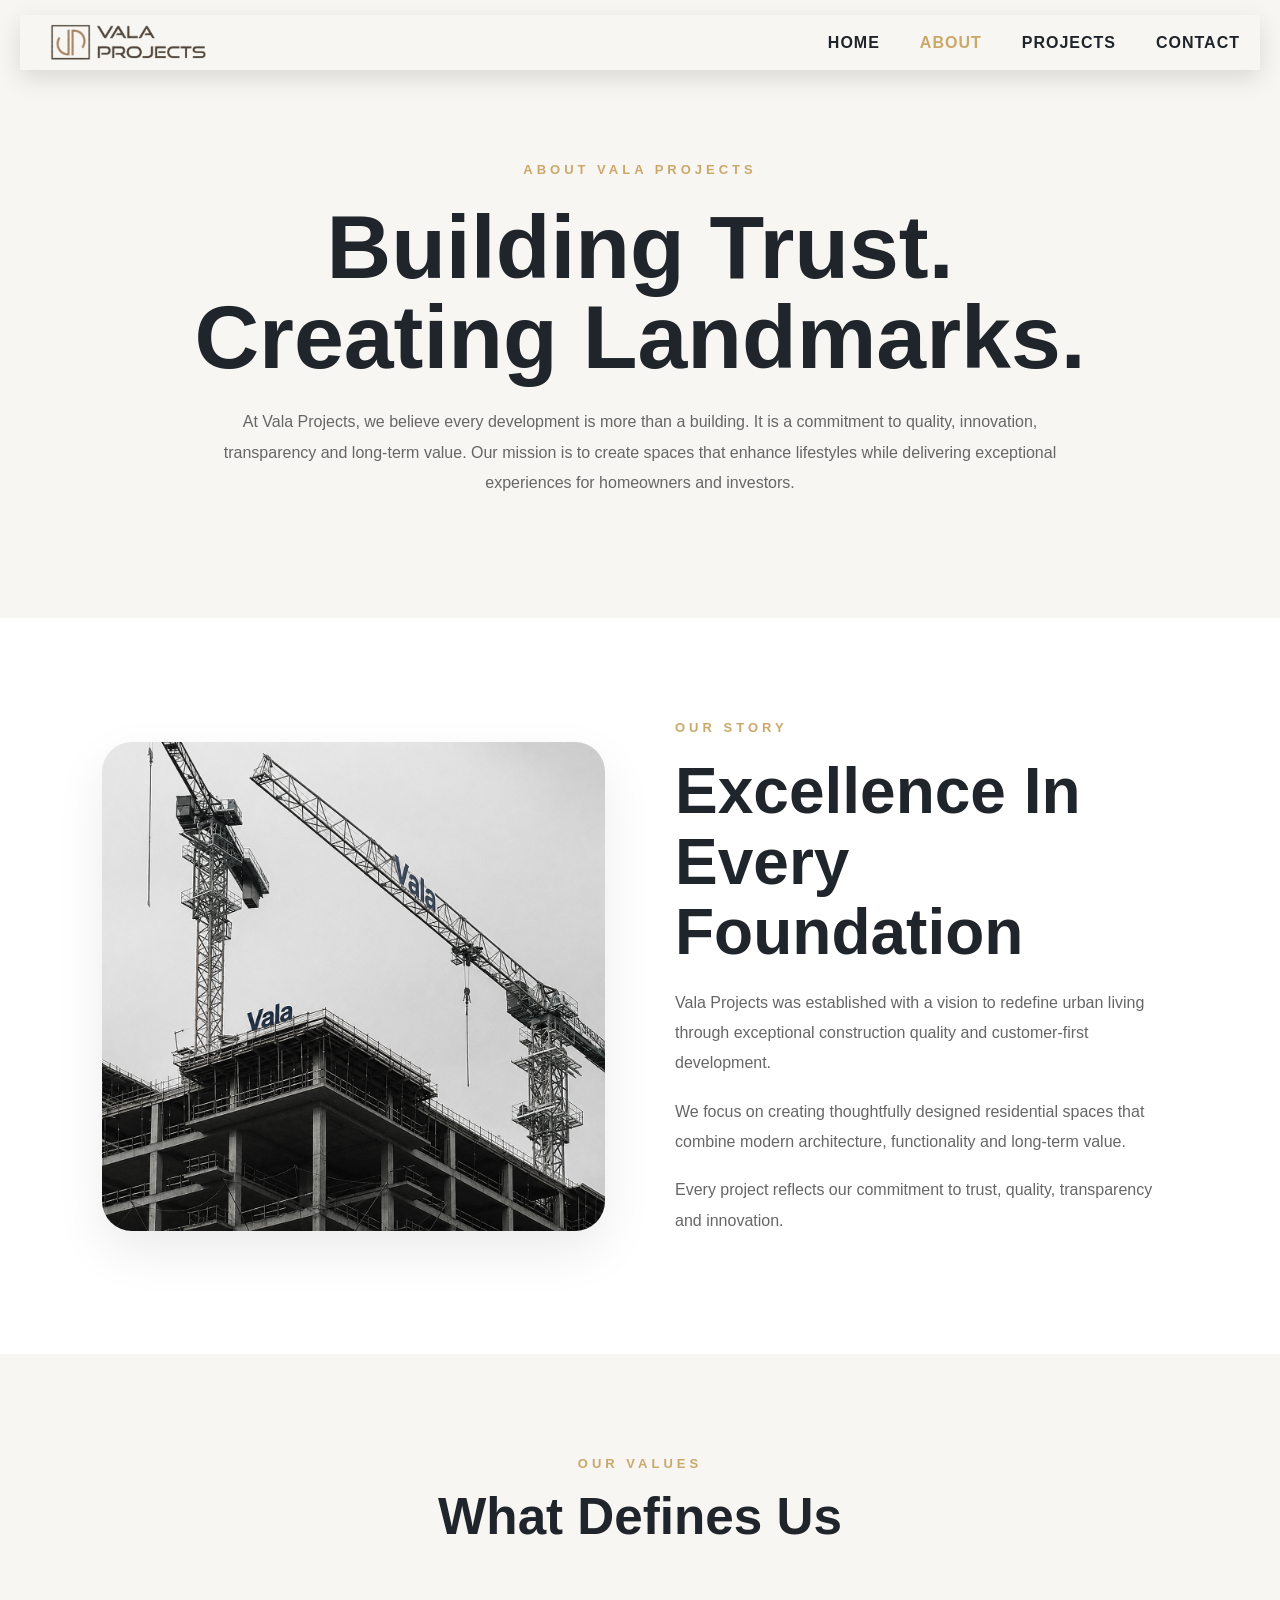
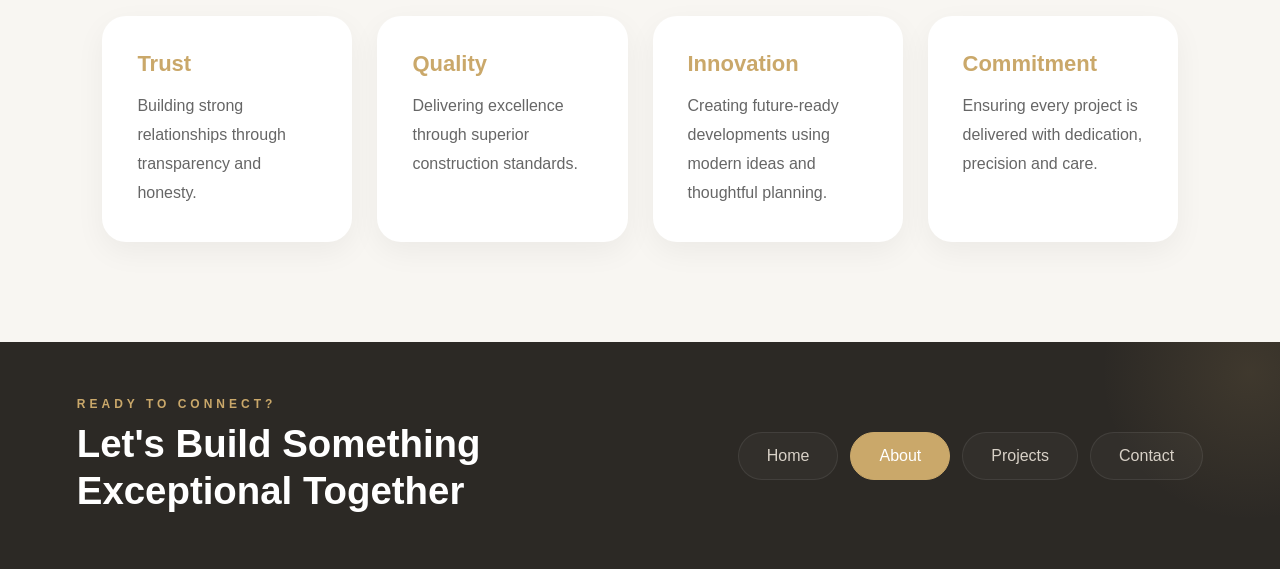
==== commit 4c4d34f2: "last section" ====
--- a/about.html
+++ b/about.html
@@ -99,11 +99,11 @@
            DESKTOP MENU
         ========================= */
 
-        nav ul {
-            display: flex;
-            list-style: none;
-            gap: 40px;
-        }
+#nav-menu ul{
+    display:flex;
+    align-items:center;
+    gap:40px;
+}
 
         nav ul li a {
             text-decoration: none;
@@ -215,7 +215,7 @@
             margin: auto;
             color: #666;
             line-height: 1.9;
-            font-size: 18px;
+            font-size: 16px;
         }
 
         /* =========================
@@ -603,51 +603,53 @@
 
 <body>
 
-    <header id="navbar">
-
-        <a href="index.html" class="logo">
-            <img src="logo.png" alt="Vala Projects Logo">
-        </a>
-
-        <div class="hamburger" id="hamburger">
-            <span></span>
-            <span></span>
-            <span></span>
-        </div>
-
-        <nav id="nav-menu">
-
-            <ul>
-
-                <li>
-                    <a href="index.html">
-                        HOME
-                    </a>
-                </li>
-
-                <li>
-                    <a href="about.html" class="active">
-                        ABOUT
-                    </a>
-                </li>
-
-                <li>
-                    <a href="project.html">
-                        PROJECTS
-                    </a>
-                </li>
-
-                <li>
-                    <a href="contact.html">
-                        CONTACT
-                    </a>
-                </li>
-
-            </ul>
-
-        </nav>
-
-    </header>
+<header id="navbar">
+
+    <a href="index.html" class="logo">
+        <img src="logo.png" alt="Vala Projects Logo">
+    </a>
+
+    <div class="hamburger" id="hamburger">
+        <span></span>
+        <span></span>
+        <span></span>
+    </div>
+
+    <nav id="nav-menu">
+
+        <ul>
+
+            <li type="none">
+                <a href="index.html">
+                    HOME
+                </a>
+            </li>
+
+            <li type="none">
+                <a href="about.html" class="active">
+                    ABOUT
+                </a>
+            </li>
+
+            <li type="none">
+                <a href="project.html">
+                    PROJECTS
+                </a>
+            </li>
+
+            <li type="none">
+                <a href="contact.html">
+                    CONTACT
+                </a>
+            </li>
+
+        </ul>
+
+    </nav>
+
+</header>
+
+<div id="menu-overlay"></div>
 
     <div id="menu-overlay"></div>
 
